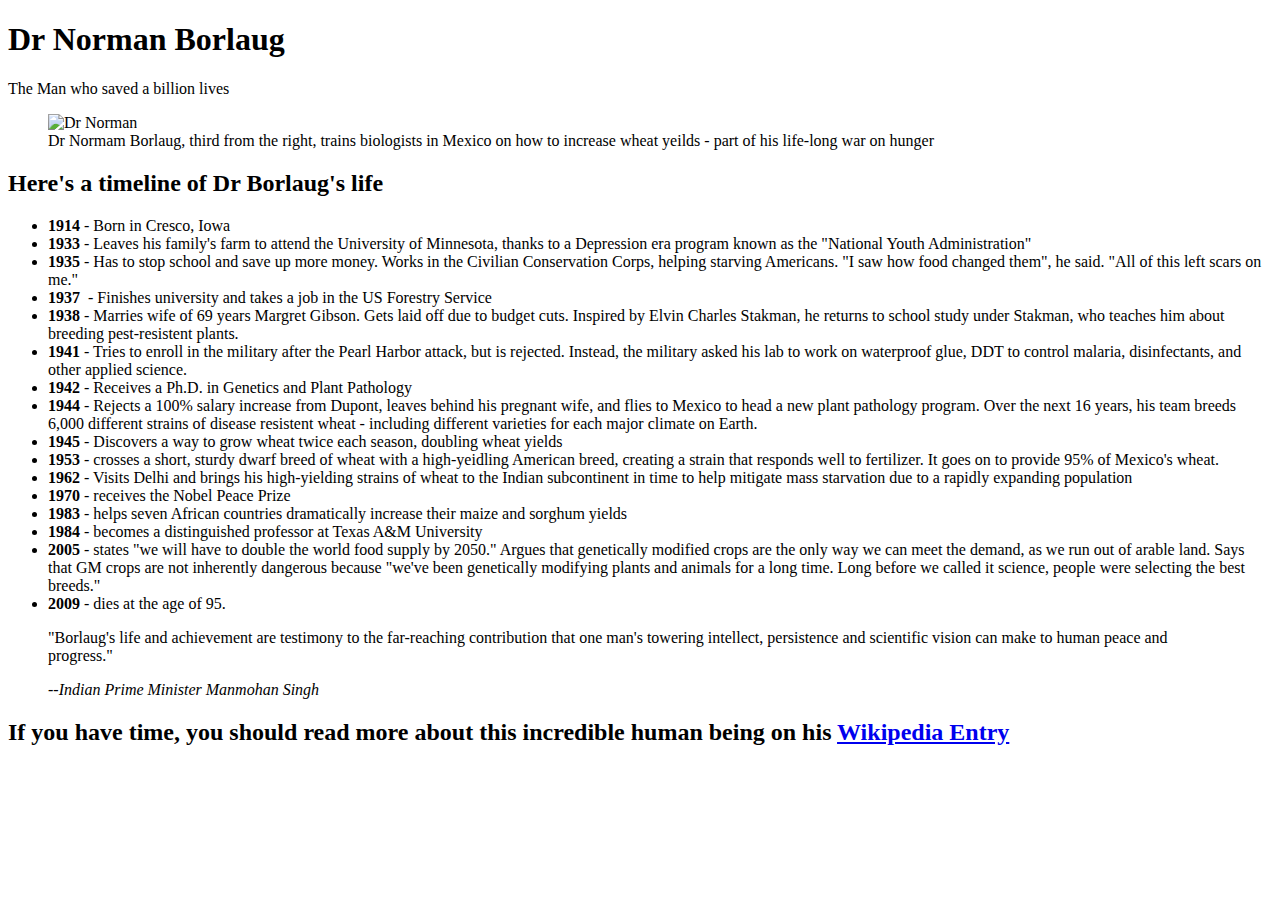
==== index.html @ 3cfb50d5 "Added this file to test it if it'll work" ====
<!DOCTYPE html>
<html>
    <head>
        <meta charset="utf-8">
        <title> First Site Test </title>
        <link rel="stylesheet" href="style.css">
    </head>
    <body>
        <main first-site-test>
            <h1 class="heading">Dr Norman Borlaug</h1>
            <p class="heading-text">The Man who saved a billion lives</p>
            <figure class="img-section">
                <img src="https://cdn.freecodecamp.org/testable-projects-fcc/images/tribute-page-main-image.jpg" alt="Dr Norman" class="img">
                <figcaption class="img-caption">Dr Normam Borlaug, third from the right, trains biologists in Mexico on how to increase wheat yeilds - part of his life-long war on hunger</figcaption>
            </figure>
            <section>
               <h2 class="timeline-heading">Here's a timeline of Dr Borlaug's life</h2>
               <ul class="timelime">
                   <li class="timeline-list"><strong>1914</strong> - Born in Cresco, Iowa</li>
                   <li class="timeline-list"><strong>1933</strong> - Leaves his family's farm to attend the University of Minnesota, thanks to a Depression era program known as the "National Youth Administration"</li>
                   <li class="timeline-list"><strong>1935</strong> - Has to stop school and save up more money. Works in the Civilian Conservation Corps, helping starving Americans. "I saw how food changed them", he said. "All of this left scars on me."</li>
                   <li class="timeline-list" ><strong>1937</strong>  - Finishes university and takes a job in the US Forestry Service</li>
                   <li class="timeline-list" ><strong>1938</strong> - Marries wife of 69 years Margret Gibson. Gets laid off due to budget cuts. Inspired by Elvin Charles Stakman, he returns to school study under Stakman, who teaches him about breeding pest-resistent plants.</li>
                   <li class="timeline-list"><strong>1941</strong> - Tries to enroll in the military after the Pearl Harbor attack, but is rejected. Instead, the military asked his lab to work on waterproof glue, DDT to control malaria, disinfectants, and other applied science.</li>
                   <li class="timeline-list" ><strong>1942</strong> - Receives a Ph.D. in Genetics and Plant Pathology</li>
                   <li class="timeline-list" ><strong>1944</strong> - Rejects a 100% salary increase from Dupont, leaves behind his pregnant wife, and flies to Mexico to head a new plant pathology program. Over the next 16 years, his team breeds 6,000 different strains of disease resistent wheat - including different varieties for each major climate on Earth.</li>
                   <li class="timeline-list"class="timeline-list" ><strong>1945</strong> - Discovers a way to grow wheat twice each season, doubling wheat yields</li>
                   <li class="timeline-list"class="timeline-list" ><strong>1953</strong> - crosses a short, sturdy dwarf breed of wheat with a high-yeidling American breed, creating a strain that responds well to fertilizer. It goes on to provide 95% of Mexico's wheat.</li>
                   <li class="timeline-list"><strong>1962</strong> - Visits Delhi and brings his high-yielding strains of wheat to the Indian subcontinent in time to help mitigate mass starvation due to a rapidly expanding population</li>
                   <li class="timeline-list"><strong>1970</strong> - receives the Nobel Peace Prize</li>
                   <li class="timeline-list"><strong>1983</strong> - helps seven African countries dramatically increase their maize and sorghum yields</li>
                   <li class="timeline-list" ><strong>1984</strong> - becomes a distinguished professor at Texas A&M University</li>
                   <li class="timeline-list"><strong>2005</strong> - states "we will have to double the world food supply by 2050." Argues that genetically modified crops are the only way we can meet the demand, as we run out of arable land. Says that GM crops are not inherently dangerous because "we've been genetically modifying plants and animals for a long time. Long before we called it science, people were selecting the best breeds."</li>
                   <li class="timeline-list"><strong>2009</strong> - dies at the age of 95.</li>
               </ul>
               
               <blockquote class="quote">
                   <p> "Borlaug's life and achievement are testimony to the far-reaching contribution that one man's towering intellect, persistence and scientific vision can make to human peace and progress."</p>
                   <cite class="quote">--Indian Prime Minister Manmohan Singh</cite>
               </blockquote>
               <h2>If you have time, you should read more about this incredible human being on his <a href="https://en.wikipedia.org/wiki/Norman_Borlaug"> Wikipedia Entry</a> </h2>
               
            </section>
        </main>
    </body>
</html>
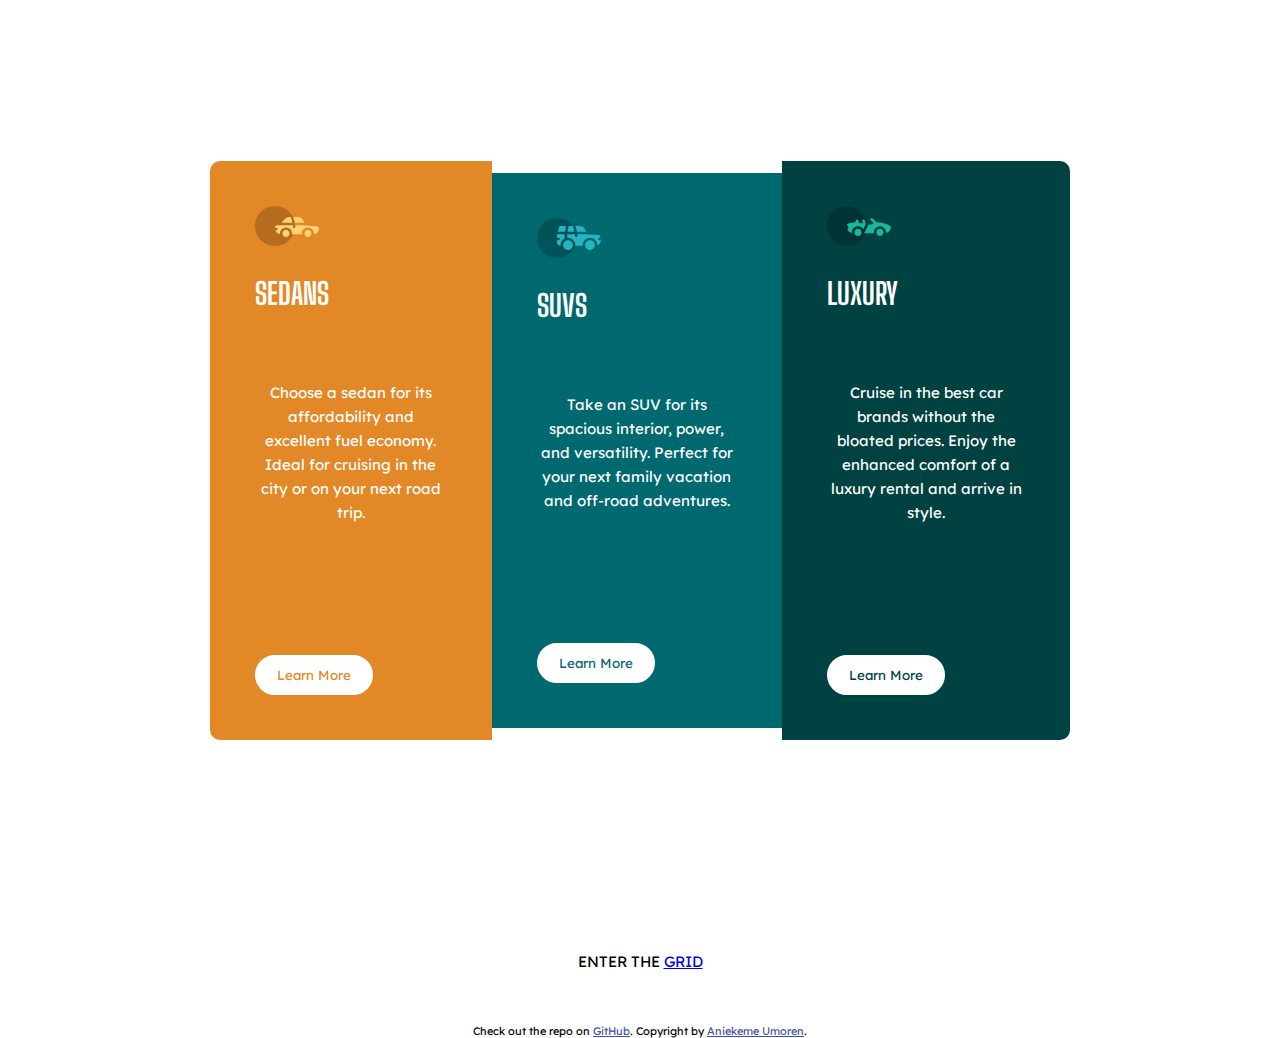
==== commit f8938f44: "almost done" ====
--- a/index.html
+++ b/index.html
@@ -1,46 +1,49 @@
 <!DOCTYPE html>
-<html>
-    <head>
-        <meta charset="utf-8">
-        <title> First Site Test </title>
-        <link rel="stylesheet" href="style.css">
-    </head>
-    <body>
-        <main first-site-test>
-            <h1 class="heading">Dr Norman Borlaug</h1>
-            <p class="heading-text">The Man who saved a billion lives</p>
-            <figure class="img-section">
-                <img src="https://cdn.freecodecamp.org/testable-projects-fcc/images/tribute-page-main-image.jpg" alt="Dr Norman" class="img">
-                <figcaption class="img-caption">Dr Normam Borlaug, third from the right, trains biologists in Mexico on how to increase wheat yeilds - part of his life-long war on hunger</figcaption>
-            </figure>
-            <section>
-               <h2 class="timeline-heading">Here's a timeline of Dr Borlaug's life</h2>
-               <ul class="timelime">
-                   <li class="timeline-list"><strong>1914</strong> - Born in Cresco, Iowa</li>
-                   <li class="timeline-list"><strong>1933</strong> - Leaves his family's farm to attend the University of Minnesota, thanks to a Depression era program known as the "National Youth Administration"</li>
-                   <li class="timeline-list"><strong>1935</strong> - Has to stop school and save up more money. Works in the Civilian Conservation Corps, helping starving Americans. "I saw how food changed them", he said. "All of this left scars on me."</li>
-                   <li class="timeline-list" ><strong>1937</strong>  - Finishes university and takes a job in the US Forestry Service</li>
-                   <li class="timeline-list" ><strong>1938</strong> - Marries wife of 69 years Margret Gibson. Gets laid off due to budget cuts. Inspired by Elvin Charles Stakman, he returns to school study under Stakman, who teaches him about breeding pest-resistent plants.</li>
-                   <li class="timeline-list"><strong>1941</strong> - Tries to enroll in the military after the Pearl Harbor attack, but is rejected. Instead, the military asked his lab to work on waterproof glue, DDT to control malaria, disinfectants, and other applied science.</li>
-                   <li class="timeline-list" ><strong>1942</strong> - Receives a Ph.D. in Genetics and Plant Pathology</li>
-                   <li class="timeline-list" ><strong>1944</strong> - Rejects a 100% salary increase from Dupont, leaves behind his pregnant wife, and flies to Mexico to head a new plant pathology program. Over the next 16 years, his team breeds 6,000 different strains of disease resistent wheat - including different varieties for each major climate on Earth.</li>
-                   <li class="timeline-list"class="timeline-list" ><strong>1945</strong> - Discovers a way to grow wheat twice each season, doubling wheat yields</li>
-                   <li class="timeline-list"class="timeline-list" ><strong>1953</strong> - crosses a short, sturdy dwarf breed of wheat with a high-yeidling American breed, creating a strain that responds well to fertilizer. It goes on to provide 95% of Mexico's wheat.</li>
-                   <li class="timeline-list"><strong>1962</strong> - Visits Delhi and brings his high-yielding strains of wheat to the Indian subcontinent in time to help mitigate mass starvation due to a rapidly expanding population</li>
-                   <li class="timeline-list"><strong>1970</strong> - receives the Nobel Peace Prize</li>
-                   <li class="timeline-list"><strong>1983</strong> - helps seven African countries dramatically increase their maize and sorghum yields</li>
-                   <li class="timeline-list" ><strong>1984</strong> - becomes a distinguished professor at Texas A&M University</li>
-                   <li class="timeline-list"><strong>2005</strong> - states "we will have to double the world food supply by 2050." Argues that genetically modified crops are the only way we can meet the demand, as we run out of arable land. Says that GM crops are not inherently dangerous because "we've been genetically modifying plants and animals for a long time. Long before we called it science, people were selecting the best breeds."</li>
-                   <li class="timeline-list"><strong>2009</strong> - dies at the age of 95.</li>
-               </ul>
-               
-               <blockquote class="quote">
-                   <p> "Borlaug's life and achievement are testimony to the far-reaching contribution that one man's towering intellect, persistence and scientific vision can make to human peace and progress."</p>
-                   <cite class="quote">--Indian Prime Minister Manmohan Singh</cite>
-               </blockquote>
-               <h2>If you have time, you should read more about this incredible human being on his <a href="https://en.wikipedia.org/wiki/Norman_Borlaug"> Wikipedia Entry</a> </h2>
-               
-            </section>
-        </main>
-    </body>
-</html>
+<html lang="en">
+<head>
+  <meta charset="UTF-8">
+  <meta name="viewport" content="width=device-width, initial-scale=1.0"> <!-- displays site properly based on user's device -->
+
+  <link rel="icon" type="image/png" sizes="32x32" href="./images/favicon-32x32.png">
+  <link rel="preconnect" href="https://fonts.googleapis.com">
+<link rel="preconnect" href="https://fonts.gstatic.com" crossorigin>
+<link href="https://fonts.googleapis.com/css2?family=Big+Shoulders+Display:wght@700&family=Lexend+Deca&display=swap" rel="stylesheet">
+  <link rel="stylesheet" href="style.css">
+  
+  <title>Aniekeme's 3 Column Card Design</title>
+
+</head>
+<body>
+  <div class="container">
+    <div class="card bright-orange">
+      <img src="./images/icon-sedans.svg" alt="">
+      <h3>Sedans</h3>
+      <p>Choose a sedan for its affordability and excellent fuel economy. Ideal for cruising in the city 
+        or on your next road trip.</p><button class="btn">Learn More</button>
+    </div>
+
+    <div class="card dark-cyan">
+      <img src="./images/icon-suvs.svg" alt="">
+      <h3>SUVs</h3>
+      <p>Take an SUV for its spacious interior, power, and versatility. Perfect for your next family vacation 
+        and off-road adventures.</p><button class="btn">Learn More</button>
+    </div>
+
+    <div class="card very-dark-cyan">
+      <img src="./images/icon-luxury.svg" alt="">
+      <h3>Luxury</h3>
+      <p>Cruise in the best car brands without the bloated prices. Enjoy the enhanced comfort of a luxury 
+        rental and arrive in style.</p><button class="btn">Learn More</button>
+    </div>
+  
+  </div>
+
+  <p>ENTER THE <a href="grid2.html">GRID</a></p>
+  
+
+  <div class="attribution">
+    Check out the repo on <a href="https://github.com/Aniekeme1/aniekemeflexboxgrid" target="_blank">GitHub</a>. 
+    Copyright by <a href="https://github.com/Aniekeme1">Aniekeme Umoren</a>.
+  </div>
+</body>
+</html>--- a/style.css
+++ b/style.css
@@ -0,0 +1,133 @@
+:root{
+    --bright-orange: hsl(31, 77%, 52%);
+    --dark-cyan: hsl(184, 100%, 22%);
+    --very-dark-cyan: hsl(179, 100%, 13%);
+}
+
+
+*{
+    margin: 0;
+    padding: 0;
+    box-sizing: border-box;
+}
+body, button{
+    font-family: "Lexend Deca", sans-serif;
+}
+
+h3{
+    font-family: "Big Shoulders Display", sans-serif;
+    text-transform: uppercase;
+    font-size: 30px;
+}
+
+p{
+    font-size: 15px;
+    line-height: 1.6;
+}
+
+.btn {
+    background-color: white;
+    border: 2px solid white;
+    border-radius: 30px;
+    padding: 10px 20px;
+    cursor: pointer;
+    transition: all 0.4s ease-in-out;
+}
+
+
+.bright-orange {
+    background-color: var(--bright-orange);
+    color: white;
+    border-radius: 10px 10px 0 0;
+}
+
+.bright-orange .btn {
+    color: var(--bright-orange);
+}
+
+.dark-cyan{
+    background-color: var(--dark-cyan);
+    color: white;
+}
+
+.dark-cyan .btn {
+    color: var(--dark-cyan);
+}
+
+.very-dark-cyan {
+    background-color: var(--very-dark-cyan);
+    color: white;
+    border-radius: 0 0 10px 10px;
+}
+
+.very-dark-cyan .btn {
+    color: var(--very-dark-cyan);
+}
+
+.btn:hover {
+    background-color: transparent;
+    color: white;
+}
+
+.container {
+    padding: 20px;
+}
+
+.card {
+    padding: 30px;
+}
+
+.card img {
+    margin-bottom: 25px;
+}
+
+.card h3 {
+    margin-bottom: 20px;
+}
+
+.card p {
+    margin-bottom: 30px;
+}
+
+p {
+    text-align: center;
+    padding-bottom: 50px;
+    padding-top: 50px;
+}
+
+.attribution { 
+    font-size: 11px; text-align: center; 
+}
+.attribution a { 
+    color: hsl(228, 45%, 44%); 
+}
+
+
+
+@media (min-width: 992px) {
+    .container {
+        display: flex;
+        align-items: center;
+        justify-content: center;
+        min-height: 100vh;
+        max-width: 900px;
+        margin: auto;
+    }
+
+    .bright-orange {
+        border-radius: 10px 0 0 10px;
+    }
+
+    .very-dark-cyan {
+        border-radius: 0 10px 10px 0;
+    }
+
+    .card {
+        padding: 45px;
+    }
+
+    .card p {
+        margin-bottom: 80px;
+    }
+        
+}
